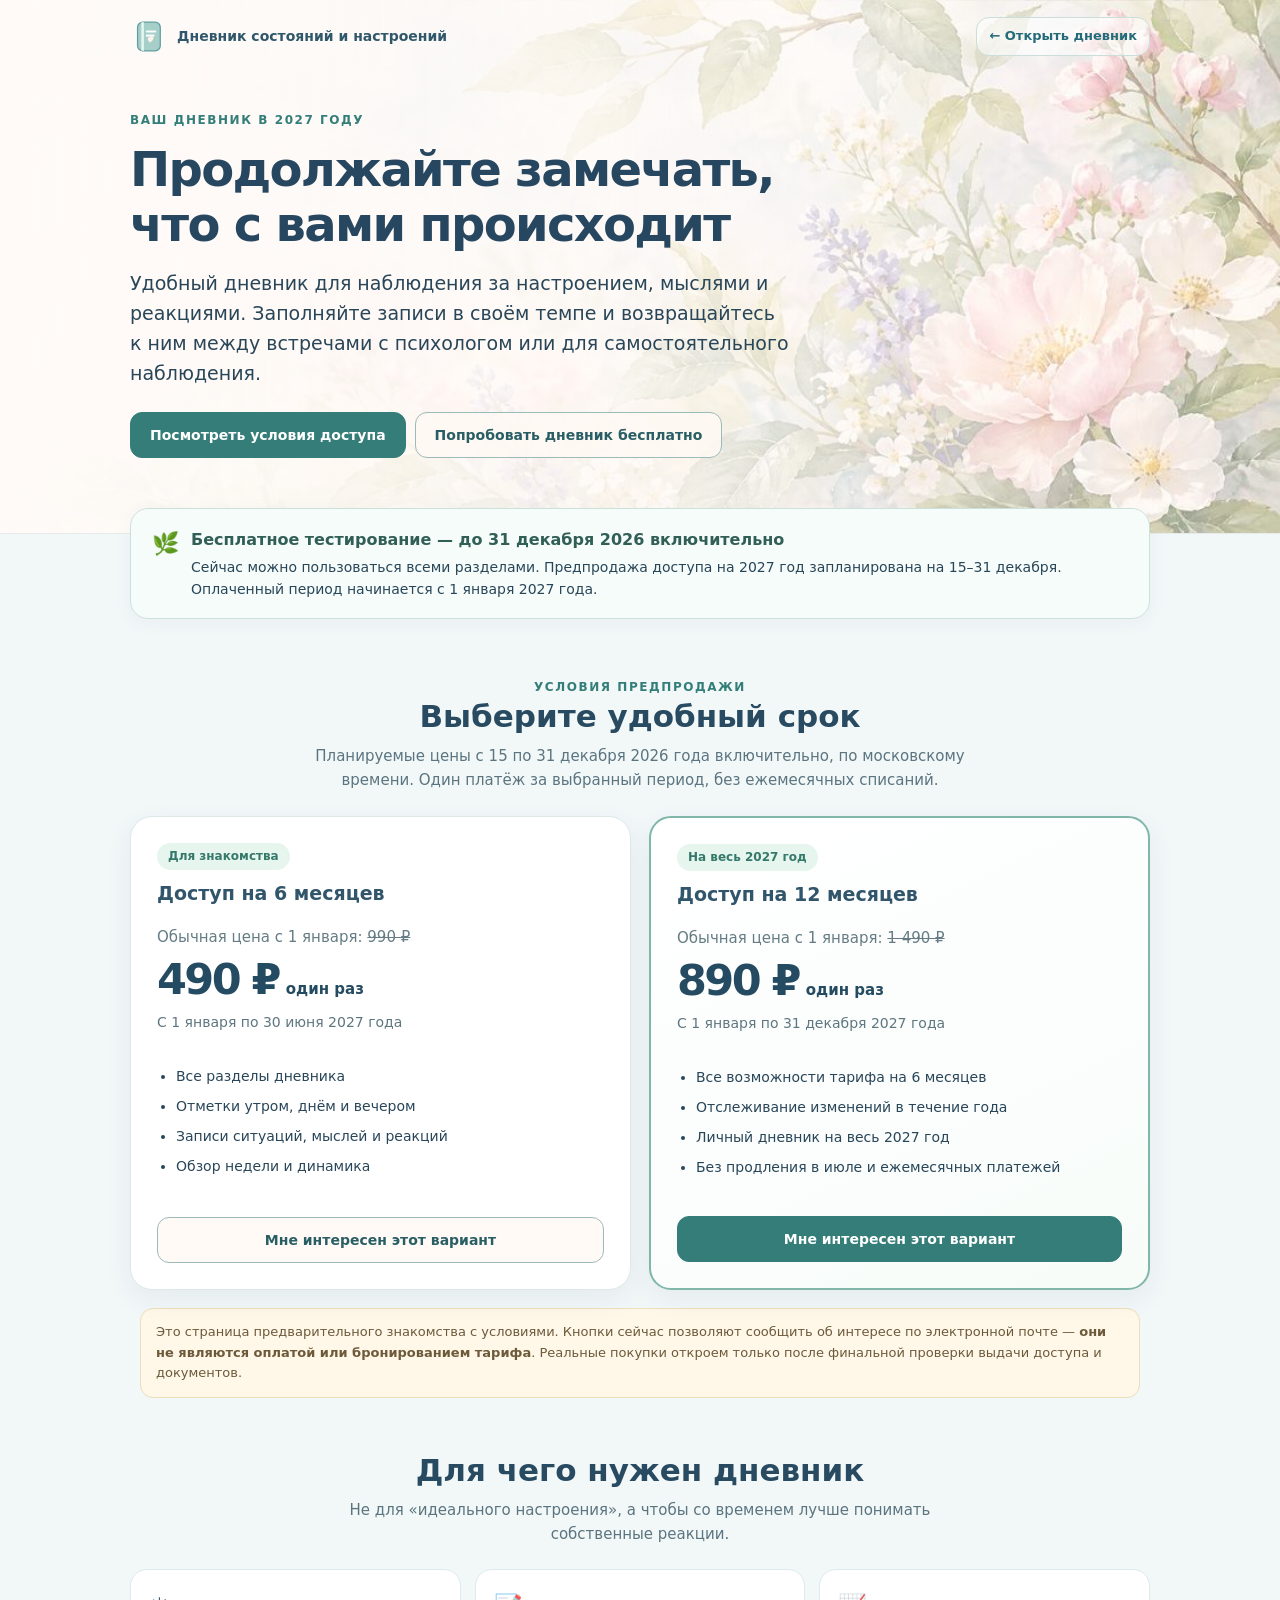
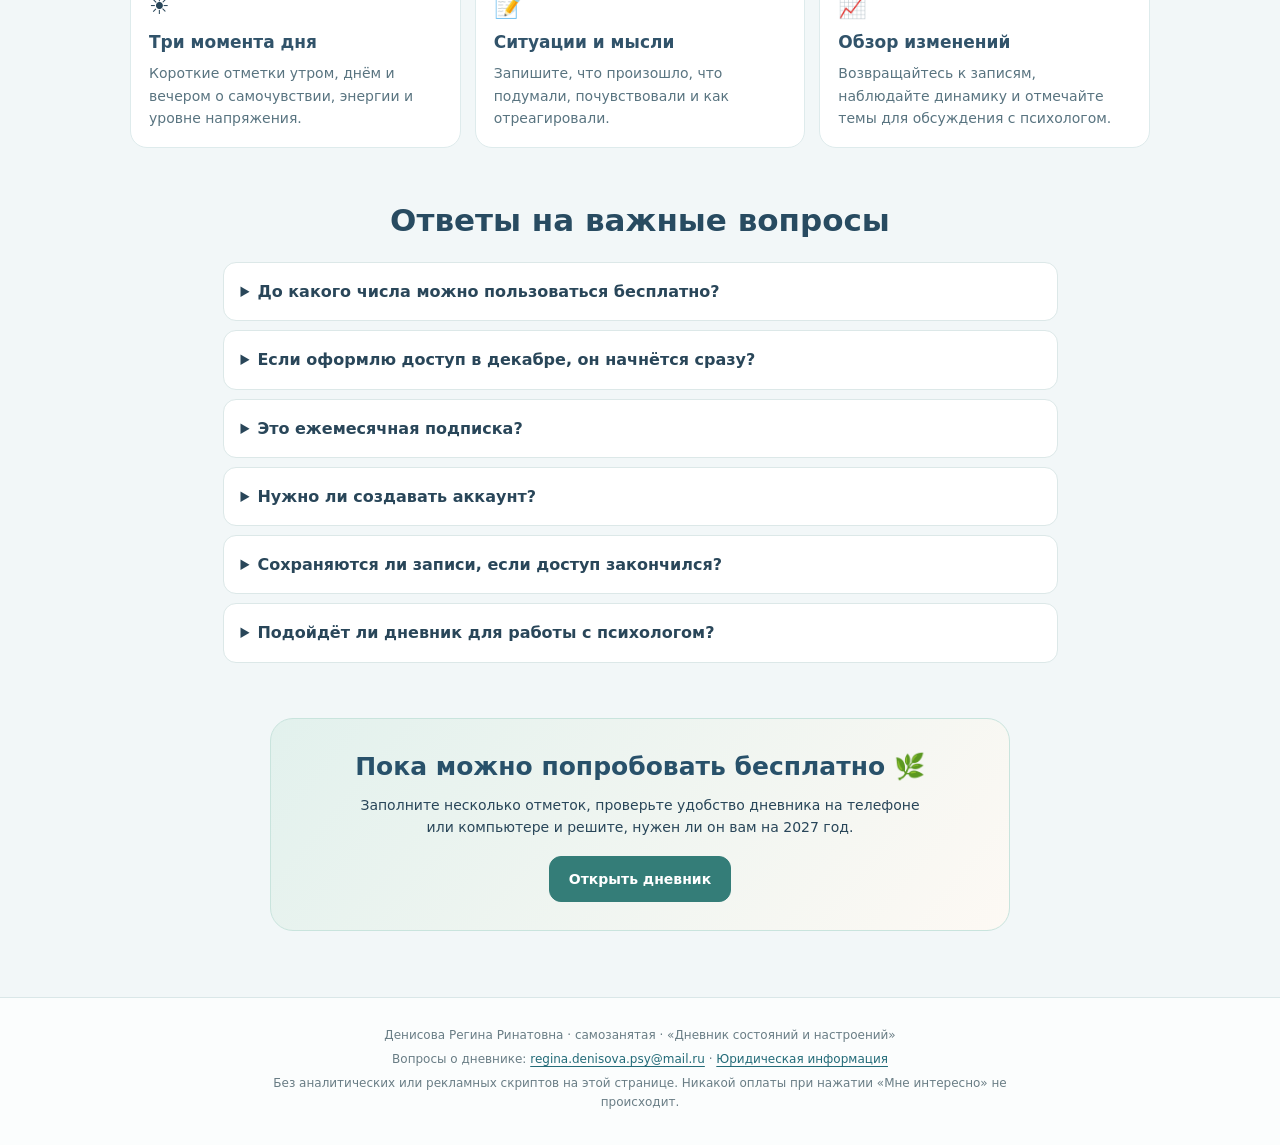
==== access-2027.html @ 518b3ab2 "Добавить страницу условий доступа к дневнику на 2027 год: предпродажа и проверка интереса без оплаты" ====
<!doctype html>
<html lang="ru">
<head>
<meta charset="utf-8">
<meta name="viewport" content="width=device-width,initial-scale=1">
<meta name="color-scheme" content="light">
<meta name="theme-color" content="#e9f4f0">
<title>Дневник состояний и настроений — доступ на 2027 год</title>
<meta name="description" content="Дневник состояний и настроений: бесплатное тестирование до 31 декабря 2026 года. Условия доступа на 6 и 12 месяцев в 2027 году.">
<link rel="icon" href="assets/diary-shortcut.svg" type="image/svg+xml">
<style>
:root{color-scheme:light;font-family:system-ui,-apple-system,"Segoe UI",Arial,sans-serif;color:#294659;background:#f2f7f8;line-height:1.58}
*{box-sizing:border-box}body{margin:0;min-width:300px}
a{color:#236b78;text-underline-offset:3px}
a:focus-visible,button:focus-visible{outline:3px solid #5096a1;outline-offset:3px}
.page{max-width:1060px;margin:auto;padding:0 20px}
.header{background:#fffaf7;border-bottom:1px solid #e7ebeb;position:relative;overflow:hidden}
.header::before{content:"";position:absolute;inset:0;background:linear-gradient(90deg,rgba(255,251,248,.98) 0%,rgba(255,251,248,.88) 47%,rgba(255,251,248,.40) 100%),url("assets/diary-botanical-real-2026.jpg?v=20261124");background-position:center,right center;background-size:cover;opacity:.83;pointer-events:none}
.header .page{position:relative;padding-top:17px;padding-bottom:75px}
.topnav{display:flex;justify-content:space-between;gap:15px;align-items:center;flex-wrap:wrap}
.identity{display:flex;align-items:center;gap:10px;font-weight:700;color:#30576a;font-size:14px}
.identity svg{width:37px;height:37px;flex:0 0 auto}
.back{display:inline-flex;align-items:center;gap:7px;background:#fff9;border:1px solid #cbdedb;border-radius:13px;padding:8px 12px;text-decoration:none;font-size:13px;font-weight:650}
.intro{max-width:700px;padding-top:50px}
.eyebrow{font-size:12px;text-transform:uppercase;letter-spacing:.13em;font-weight:750;color:#347e79}
h1{font-size:clamp(30px,4.5vw,48px);line-height:1.15;letter-spacing:-.035em;margin:11px 0 16px;color:#274760}
.lead{font-size:clamp(16px,1.9vw,19px);max-width:660px;margin:0 0 20px}
.note{font-size:13px;color:#58717d}
.hero-actions{display:flex;gap:9px;flex-wrap:wrap;margin-top:24px}
.btn{display:inline-flex;align-items:center;justify-content:center;min-height:44px;padding:11px 19px;border-radius:12px;font-weight:700;font-size:14px;text-decoration:none;border:1px solid #9cbab8}
.btn.primary{background:#347d78;color:white;border-color:#347d78}
.btn.primary:hover{background:#266761}
.btn.secondary{background:#fffaf5d9;color:#285e64}
.btn.secondary:hover{background:#eaf5f1}
main.page{padding-top:22px;padding-bottom:54px}
.status{border:1px solid #cce1db;border-radius:18px;background:#f5fcf9;box-shadow:0 4px 20px #31575a0b;padding:18px 21px;display:flex;gap:12px;align-items:flex-start;margin-top:-48px;position:relative}
.status .symbol{font-size:22px}
.status strong{color:#315f56}
.status p{margin:3px 0 0;font-size:14px}
section{scroll-margin-top:22px}
.sectionhead{text-align:center;max-width:660px;margin:54px auto 23px}
.sectionhead h2{font-size:clamp(25px,3vw,31px);line-height:1.2;margin:0 0 10px;color:#284b61}
.sectionhead p{font-size:15px;color:#5b7580;margin:0}
.pricing{display:grid;grid-template-columns:repeat(2,minmax(0,1fr));gap:18px}
.plan{background:#fff;border:1px solid #dce9e8;border-radius:22px;box-shadow:0 9px 28px #284b6211;padding:26px;display:flex;flex-direction:column;gap:8px}
.plan.featured{border:2px solid #80b7a9;background:linear-gradient(155deg,#fff,#f7fcf9)}
.plan .name{font-size:19px;font-weight:800;color:#31556b;margin:0}
.pill{display:inline-block;align-self:flex-start;background:#e6f5ee;color:#34796a;border-radius:100px;font-size:12px;font-weight:750;padding:4px 11px}
.oldprice{font-size:15px;color:#657c85;margin:10px 0 0}
.price{display:flex;align-items:baseline;gap:7px;margin:0;color:#244b61}
.price b{font-size:43px;line-height:1.05;letter-spacing:-.06em}
.price span{font-size:15px;font-weight:600}
.plan .period{font-size:14px;color:#5e7680;margin:1px 0 12px}
.plan ul{margin:3px 0 22px;padding-left:19px;flex:1 1 auto}
.plan li{margin:8px 0;font-size:14px}
.plan .btn{width:100%}
.caveat{margin:18px auto 0;padding:13px 15px;background:#fff7e8;border:1px solid #ecdfb9;border-radius:13px;color:#6c5a3a;font-size:13px;max-width:1000px}
.features{display:grid;grid-template-columns:repeat(3,minmax(0,1fr));gap:14px}
.feature{background:#fff;border:1px solid #deebec;border-radius:17px;padding:18px}
.feature h3{font-size:17px;color:#31536a;margin:4px 0 7px}
.feature p{font-size:14px;color:#597480;margin:0}
.feature .sign{font-size:23px}
.faq{max-width:835px;margin:0 auto}
.faq details{background:white;border:1px solid #dce8e8;border-radius:13px;margin:9px 0;padding:0 17px}
.faq summary{padding:16px 0;font-weight:700;cursor:pointer}
.faq details p{font-size:14px;color:#58727c;margin:0 0 17px}
.last{max-width:740px;margin:55px auto 12px;background:linear-gradient(130deg,#e2f1ed,#fdf9f4);border:1px solid #c9e4dd;border-radius:23px;padding:28px 27px;text-align:center}
.last h2{margin:0 0 8px;color:#28516a;font-size:25px}
.last p{margin:0 auto 18px;max-width:560px;font-size:14px}
.footer{border-top:1px solid #dae7e8;background:#fbfdfd;text-align:center;padding:23px 20px 28px;font-size:12px;color:#697d85}
.footer p{margin:5px auto;max-width:780px}
@media(max-width:700px){
 .page{padding-left:15px;padding-right:15px}
 .header::before{background-position:center,right center;opacity:.48}
 .header .page{padding-bottom:69px}
 .intro{padding-top:26px}
 .status{margin-top:-34px;padding:15px}
 .pricing{grid-template-columns:1fr;gap:13px}
 .plan{padding:21px}
 .features{grid-template-columns:1fr;gap:10px}
 .sectionhead{margin:40px auto 18px}
 .last{margin-top:35px;padding:24px 18px}
}
@media(prefers-reduced-motion:reduce){*{scroll-behavior:auto!important}}
</style>
</head>
<body>
<header class="header">
  <div class="page">
    <nav class="topnav" aria-label="Навигация">
      <span class="identity">
        <svg viewBox="0 0 44 44" aria-hidden="true" fill="none" xmlns="http://www.w3.org/2000/svg">
          <rect x="9" y="5" width="27" height="34" rx="6" fill="#a6cfca" stroke="#5d9f9e" stroke-width="1.5"/>
          <path d="M15 5v34" stroke="#e7f6f0" stroke-width="3"/>
          <path d="M20 16h10M20 21h8" stroke="#f6fcfa" stroke-linecap="round" stroke-width="2.5"/>
          <path d="M22 27c-2-2 0-5 2-4 1-2 4-1 4 1 0 2-4 5-4 5s-2-1-2-2Z" fill="#fff2e8"/>
        </svg>
        Дневник состояний и настроений
      </span>
      <a class="back" href="./">← Открыть дневник</a>
    </nav>
    <div class="intro">
      <span class="eyebrow">Ваш дневник в 2027 году</span>
      <h1>Продолжайте замечать, что с вами происходит</h1>
      <p class="lead">Удобный дневник для наблюдения за настроением, мыслями и реакциями. Заполняйте записи в своём темпе и возвращайтесь к ним между встречами с психологом или для самостоятельного наблюдения.</p>
      <div class="hero-actions">
        <a class="btn primary" href="#tariffs">Посмотреть условия доступа</a>
        <a class="btn secondary" href="./">Попробовать дневник бесплатно</a>
      </div>
    </div>
  </div>
</header>
<main class="page">
  <div class="status" role="note">
    <span class="symbol" aria-hidden="true">🌿</span>
    <div><strong>Бесплатное тестирование — до 31 декабря 2026 включительно</strong>
      <p>Сейчас можно пользоваться всеми разделами. Предпродажа доступа на 2027 год запланирована на 15–31 декабря. Оплаченный период начинается с 1 января 2027 года.</p>
    </div>
  </div>

  <section id="tariffs" aria-labelledby="tariffHeading">
    <div class="sectionhead">
      <span class="eyebrow">Условия предпродажи</span>
      <h2 id="tariffHeading">Выберите удобный срок</h2>
      <p>Планируемые цены с 15 по 31 декабря 2026 года включительно, по московскому времени. Один платёж за выбранный период, без ежемесячных списаний.</p>
    </div>
    <div class="pricing">
      <article class="plan">
        <span class="pill">Для знакомства</span>
        <h3 class="name">Доступ на 6 месяцев</h3>
        <p class="oldprice">Обычная цена с 1 января: <s>990 ₽</s></p>
        <p class="price"><b>490 ₽</b><span>один раз</span></p>
        <p class="period">С 1 января по 30 июня 2027 года</p>
        <ul>
          <li>Все разделы дневника</li>
          <li>Отметки утром, днём и вечером</li>
          <li>Записи ситуаций, мыслей и реакций</li>
          <li>Обзор недели и динамика</li>
        </ul>
        <a class="btn secondary" href="mailto:regina.denisova.psy@mail.ru?subject=%D0%98%D0%BD%D1%82%D0%B5%D1%80%D0%B5%D1%81%20%D0%BA%20%D0%B4%D0%BD%D0%B5%D0%B2%D0%BD%D0%B8%D0%BA%D1%83%20%E2%80%94%206%20%D0%BC%D0%B5%D1%81%D1%8F%D1%86%D0%B5%D0%B2&body=%D0%97%D0%B4%D1%80%D0%B0%D0%B2%D1%81%D1%82%D0%B2%D1%83%D0%B9%D1%82%D0%B5!%20%D0%9C%D0%BD%D0%B5%20%D0%B8%D0%BD%D1%82%D0%B5%D1%80%D0%B5%D1%81%D0%B5%D0%BD%20%D0%B4%D0%BE%D1%81%D1%82%D1%83%D0%BF%20%D0%BA%20%D0%B4%D0%BD%D0%B5%D0%B2%D0%BD%D0%B8%D0%BA%D1%83%20%D0%BD%D0%B0%206%20%D0%BC%D0%B5%D1%81%D1%8F%D1%86%D0%B5%D0%B2.">Мне интересен этот вариант</a>
      </article>
      <article class="plan featured">
        <span class="pill">На весь 2027 год</span>
        <h3 class="name">Доступ на 12 месяцев</h3>
        <p class="oldprice">Обычная цена с 1 января: <s>1 490 ₽</s></p>
        <p class="price"><b>890 ₽</b><span>один раз</span></p>
        <p class="period">С 1 января по 31 декабря 2027 года</p>
        <ul>
          <li>Все возможности тарифа на 6 месяцев</li>
          <li>Отслеживание изменений в течение года</li>
          <li>Личный дневник на весь 2027 год</li>
          <li>Без продления в июле и ежемесячных платежей</li>
        </ul>
        <a class="btn primary" href="mailto:regina.denisova.psy@mail.ru?subject=%D0%98%D0%BD%D1%82%D0%B5%D1%80%D0%B5%D1%81%20%D0%BA%20%D0%B4%D0%BD%D0%B5%D0%B2%D0%BD%D0%B8%D0%BA%D1%83%20%E2%80%94%2012%20%D0%BC%D0%B5%D1%81%D1%8F%D1%86%D0%B5%D0%B2&body=%D0%97%D0%B4%D1%80%D0%B0%D0%B2%D1%81%D1%82%D0%B2%D1%83%D0%B9%D1%82%D0%B5!%20%D0%9C%D0%BD%D0%B5%20%D0%B8%D0%BD%D1%82%D0%B5%D1%80%D0%B5%D1%81%D0%B5%D0%BD%20%D0%B4%D0%BE%D1%81%D1%82%D1%83%D0%BF%20%D0%BA%20%D0%B4%D0%BD%D0%B5%D0%B2%D0%BD%D0%B8%D0%BA%D1%83%20%D0%BD%D0%B0%2012%20%D0%BC%D0%B5%D1%81%D1%8F%D1%86%D0%B5%D0%B2.">Мне интересен этот вариант</a>
      </article>
    </div>
    <p class="caveat">Это страница предварительного знакомства с условиями. Кнопки сейчас позволяют сообщить об интересе по электронной почте — <strong>они не являются оплатой или бронированием тарифа</strong>. Реальные покупки откроем только после финальной проверки выдачи доступа и документов.</p>
  </section>

  <section aria-labelledby="whatHeading">
    <div class="sectionhead">
      <h2 id="whatHeading">Для чего нужен дневник</h2>
      <p>Не для «идеального настроения», а чтобы со временем лучше понимать собственные реакции.</p>
    </div>
    <div class="features">
      <div class="feature"><div class="sign" aria-hidden="true">☀️</div><h3>Три момента дня</h3><p>Короткие отметки утром, днём и вечером о самочувствии, энергии и уровне напряжения.</p></div>
      <div class="feature"><div class="sign" aria-hidden="true">📝</div><h3>Ситуации и мысли</h3><p>Запишите, что произошло, что подумали, почувствовали и как отреагировали.</p></div>
      <div class="feature"><div class="sign" aria-hidden="true">📈</div><h3>Обзор изменений</h3><p>Возвращайтесь к записям, наблюдайте динамику и отмечайте темы для обсуждения с психологом.</p></div>
    </div>
  </section>

  <section aria-labelledby="faqHeading">
    <div class="sectionhead"><h2 id="faqHeading">Ответы на важные вопросы</h2></div>
    <div class="faq">
      <details><summary>До какого числа можно пользоваться бесплатно?</summary><p>До 31 декабря 2026 года включительно по московскому времени. С 1 января 2027 года доступ к рабочим разделам планируется предоставлять на оплаченный период.</p></details>
      <details><summary>Если оформлю доступ в декабре, он начнётся сразу?</summary><p>Нет. Предпродажа рассчитана на использование с 1 января 2027 года. На время бесплатного тестирования оплата не нужна.</p></details>
      <details><summary>Это ежемесячная подписка?</summary><p>Нет. Планируется единоразовая оплата за 6 либо 12 месяцев без автоматического продления и регулярных списаний.</p></details>
      <details><summary>Нужно ли создавать аккаунт?</summary><p>Для оплаченного доступа потребуется аккаунт с подтверждённой электронной почтой. Используйте при покупке тот же адрес, что указан в аккаунте.</p></details>
      <details><summary>Сохраняются ли записи, если доступ закончился?</summary><p>Дневник хранит записи в браузере на том устройстве, где их создавали. Они не удаляются автоматически при окончании срока. Можно скачать резервную копию. При очистке браузера или смене устройства без копии записи могут потеряться.</p></details>
      <details><summary>Подойдёт ли дневник для работы с психологом?</summary><p>Да, можно готовить заметки к консультациям. При этом дневник не заменяет диагностику, лечение или психологическую помощь. Отдельные условия для специалистов и индивидуальные версии будут рассматриваться позже.</p></details>
    </div>
  </section>

  <div class="last">
    <h2>Пока можно попробовать бесплатно 🌿</h2>
    <p>Заполните несколько отметок, проверьте удобство дневника на телефоне или компьютере и решите, нужен ли он вам на 2027 год.</p>
    <a class="btn primary" href="./">Открыть дневник</a>
  </div>
</main>
<footer class="footer">
  <p>Денисова Регина Ринатовна · самозанятая · «Дневник состояний и настроений»</p>
  <p>Вопросы о дневнике: <a href="mailto:regina.denisova.psy@mail.ru">regina.denisova.psy@mail.ru</a> · <a href="https://taplink.cc/reginaden.legal" target="_blank" rel="noopener noreferrer">Юридическая информация</a></p>
  <p>Без аналитических или рекламных скриптов на этой странице. Никакой оплаты при нажатии «Мне интересно» не происходит.</p>
</footer>
</body></html>
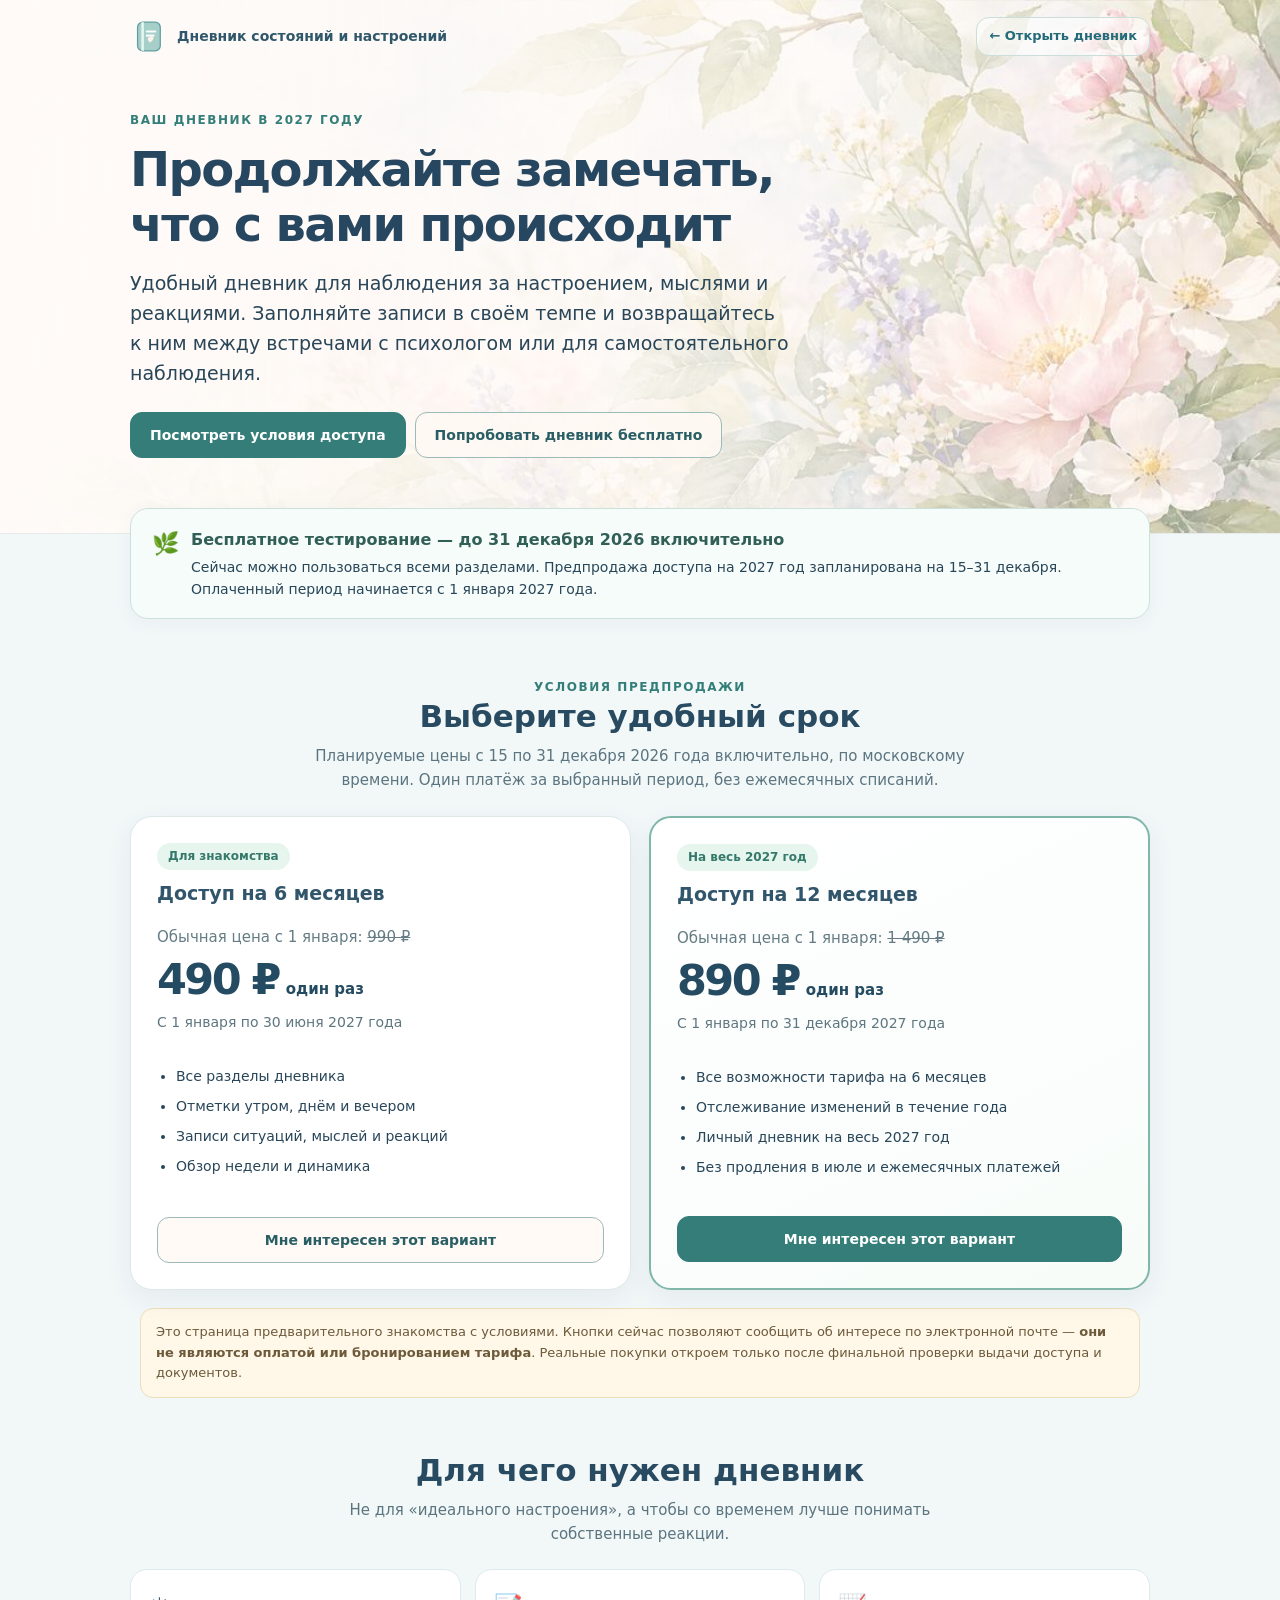
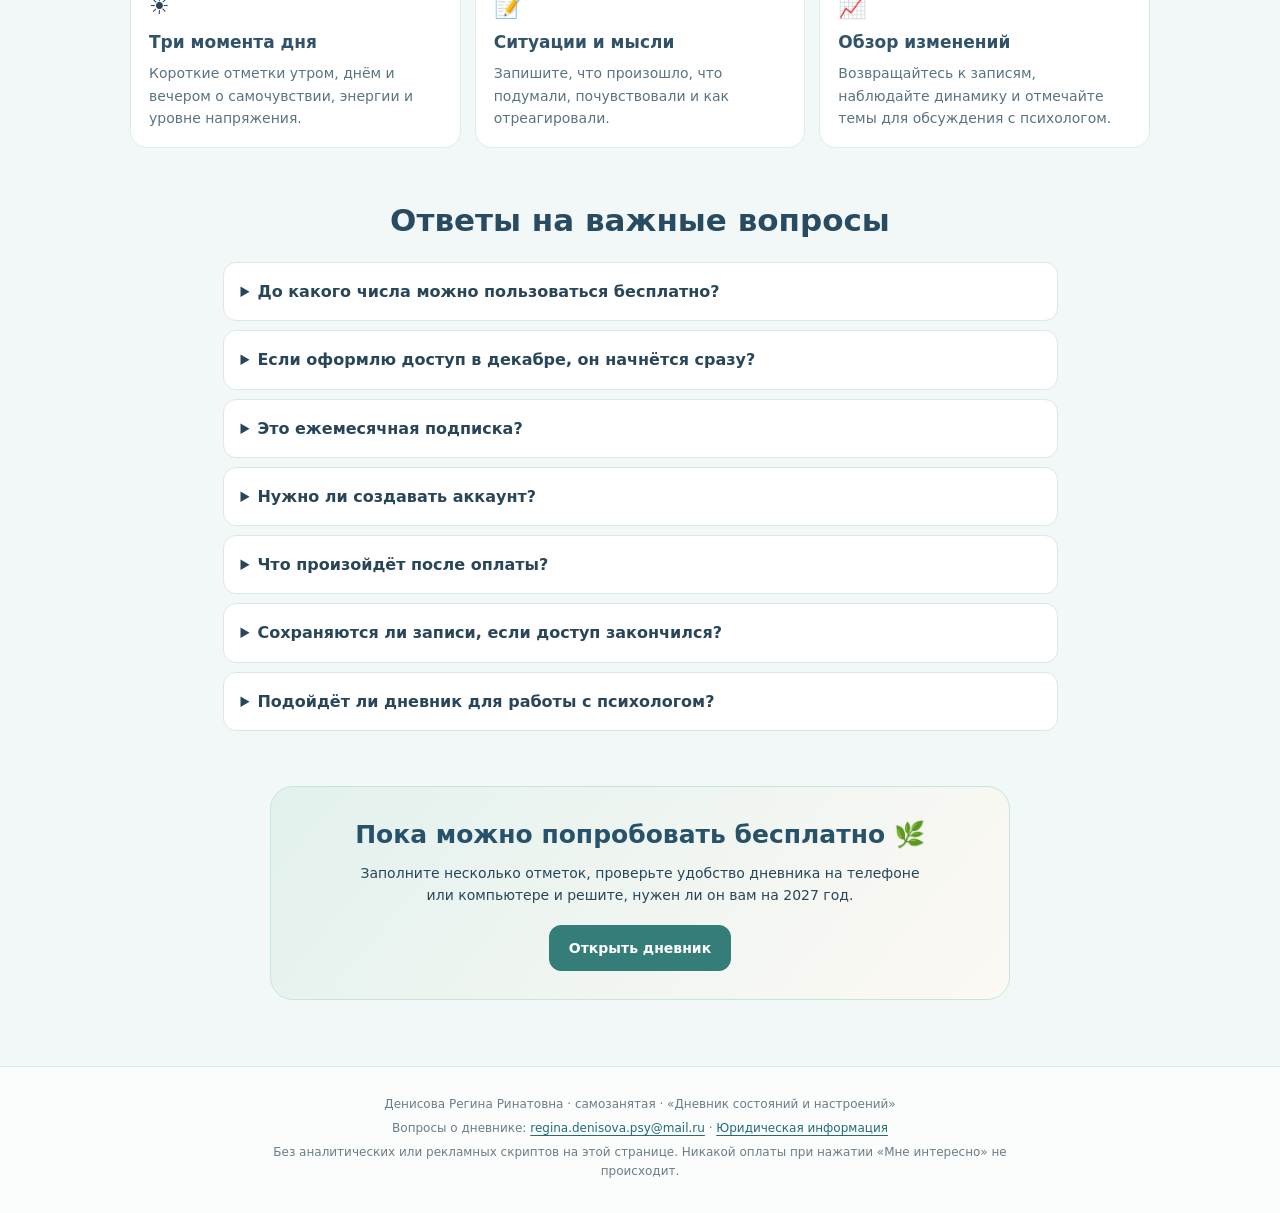
==== commit 9fe6acc2: "Добавить в условия тарифов инструкцию после оплаты без включения покупок" ====
--- a/access-2027.html
+++ b/access-2027.html
@@ -176,6 +176,7 @@
       <details><summary>Если оформлю доступ в декабре, он начнётся сразу?</summary><p>Нет. Предпродажа рассчитана на использование с 1 января 2027 года. На время бесплатного тестирования оплата не нужна.</p></details>
       <details><summary>Это ежемесячная подписка?</summary><p>Нет. Планируется единоразовая оплата за 6 либо 12 месяцев без автоматического продления и регулярных списаний.</p></details>
       <details><summary>Нужно ли создавать аккаунт?</summary><p>Для оплаченного доступа потребуется аккаунт с подтверждённой электронной почтой. Используйте при покупке тот же адрес, что указан в аккаунте.</p></details>
+      <details><summary>Что произойдёт после оплаты?</summary><p>Prodamus пришлёт письмо о покупке. Затем войдите в дневник с той же электронной почтой и нажмите «Проверить доступ». Для предпродажи оплаченный срок начнётся 1 января 2027 года. <a href="payment-return.html">Подробная инструкция после оплаты</a>.</p></details>
       <details><summary>Сохраняются ли записи, если доступ закончился?</summary><p>Дневник хранит записи в браузере на том устройстве, где их создавали. Они не удаляются автоматически при окончании срока. Можно скачать резервную копию. При очистке браузера или смене устройства без копии записи могут потеряться.</p></details>
       <details><summary>Подойдёт ли дневник для работы с психологом?</summary><p>Да, можно готовить заметки к консультациям. При этом дневник не заменяет диагностику, лечение или психологическую помощь. Отдельные условия для специалистов и индивидуальные версии будут рассматриваться позже.</p></details>
     </div>
@@ -192,4 +193,68 @@
   <p>Вопросы о дневнике: <a href="mailto:regina.denisova.psy@mail.ru">regina.denisova.psy@mail.ru</a> · <a href="https://taplink.cc/reginaden.legal" target="_blank" rel="noopener noreferrer">Юридическая информация</a></p>
   <p>Без аналитических или рекламных скриптов на этой странице. Никакой оплаты при нажатии «Мне интересно» не происходит.</p>
 </footer>
+<script>
+
+(function(){
+  'use strict';
+  // The display follows Moscow dates, not the visitor's local time zone.
+  // This is not a payment or entitlement check.
+  const begin=Date.parse('2026-12-15T00:00:00+03:00');
+  const end=Date.parse('2027-01-01T00:00:00+03:00');
+  const now=Date.now();
+  const pricingLabel=document.querySelector('#tariffs .sectionhead .eyebrow');
+  const pricingDescription=document.querySelector('#tariffs .sectionhead p');
+  const status=document.querySelector('.status');
+  const plans=[...document.querySelectorAll('.plan')];
+  if(now>=begin&&now<end){
+    pricingLabel.textContent='Предпродажа — 15–31 декабря';
+    pricingDescription.textContent='Акционные цены действуют до 31 декабря 2026 года включительно по московскому времени. Оплаченный период начинается 1 января 2027 года. Один платёж за выбранный срок.';
+  }
+  if(now>=end){
+    status.querySelector('strong').textContent='Бесплатное тестирование завершилось 31 декабря 2026 года';
+    status.querySelector('p').textContent='С 1 января 2027 года дневник предусмотрен для использования по оплаченному тарифу. Если доступ уже приобретён, войдите в свой аккаунт.';
+    pricingLabel.textContent='Условия после акции';
+    pricingDescription.textContent='Обычные цены с 1 января 2027 года. Один платёж за выбранный срок, без автоматического продления. Оплату подключим после окончательной проверки системы доступа.';
+    plans[0].querySelector('.oldprice').hidden=true;
+    plans[1].querySelector('.oldprice').hidden=true;
+    plans[0].querySelector('.price b').textContent='990 ₽';
+    plans[1].querySelector('.price b').textContent='1 490 ₽';
+    plans[0].querySelector('.period').textContent='6 месяцев с даты активации';
+    plans[1].querySelector('.period').textContent='12 месяцев с даты активации';
+    document.querySelector('.hero-actions .btn.secondary').textContent='Перейти к дневнику';
+    document.querySelector('.last h2').textContent='Ваш дневник в 2027 году 🌿';
+    document.querySelector('.last p').textContent='Если доступ уже куплен, войдите в аккаунт. Если хотите узнать о покупке, воспользуйтесь кнопками заинтересовавшего тарифа выше.';
+  }
+})();
+</script>
+<script src="sales-config.js?v=20261124-1"></script>
+<script>
+(function () {
+  'use strict';
+  const cfg = window.DiaryCheckoutConfiguration;
+  if (!cfg || cfg.paymentsEnabled !== true) return;
+  const now = Date.now();
+  if (!(now >= Date.parse(cfg.presaleStart) && now < Date.parse(cfg.presaleEndExclusive))) return;
+  const offers = document.querySelectorAll('#tariffs .plan');
+  if (offers.length !== 2) return;
+  // Production orders must still be verified by a signed Prodamus webhook.
+  [
+    [offers[0], cfg.presaleSixMonths, 'Оплатить 490 ₽'],
+    [offers[1], cfg.presaleTwelveMonths, 'Оплатить 890 ₽']
+  ].forEach(function ([card, url, label]) {
+    if (!/^https:\/\/payform\.ru\/[A-Za-z0-9]+\/$/.test(url)) return;
+    const anchor = card.querySelector('a.btn');
+    if (!anchor) return;
+    anchor.href = url;
+    anchor.textContent = label;
+    anchor.rel = 'noopener noreferrer';
+  });
+  const note = document.querySelector('#tariffs .caveat');
+  if (note) note.textContent =
+    'После нажатия вы переходите на защищённую страницу Prodamus. Для получения доступа используйте тот же email, что и в аккаунте дневника. Покупки подтверждаются сервером после оплаты, доступ по предпродаже начинается 1 января 2027 года.';
+  const footerNote = document.querySelector('.footer p:last-child');
+  if (footerNote) footerNote.textContent =
+    'Оплата обрабатывается на стороне Prodamus. В этом дневнике нет ежемесячных автоматических списаний.';
+}());
+</script>
 </body></html>
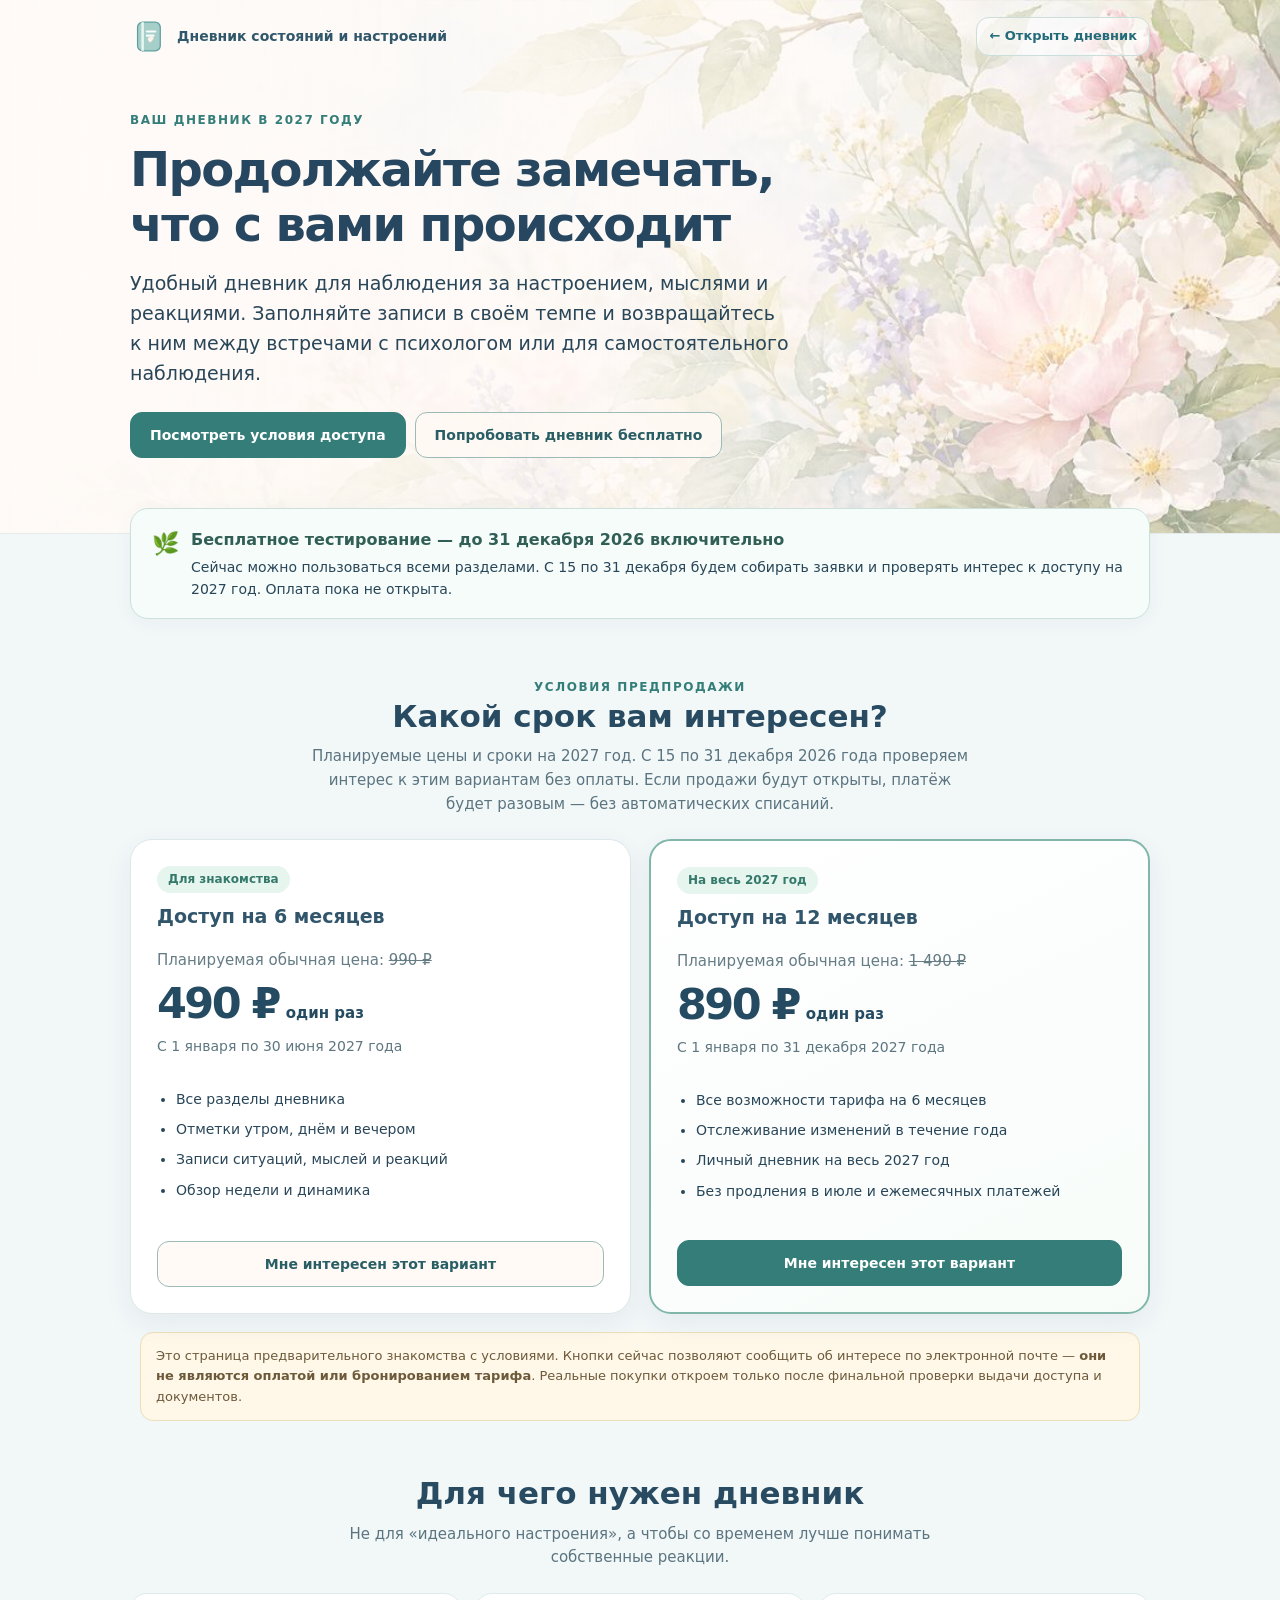
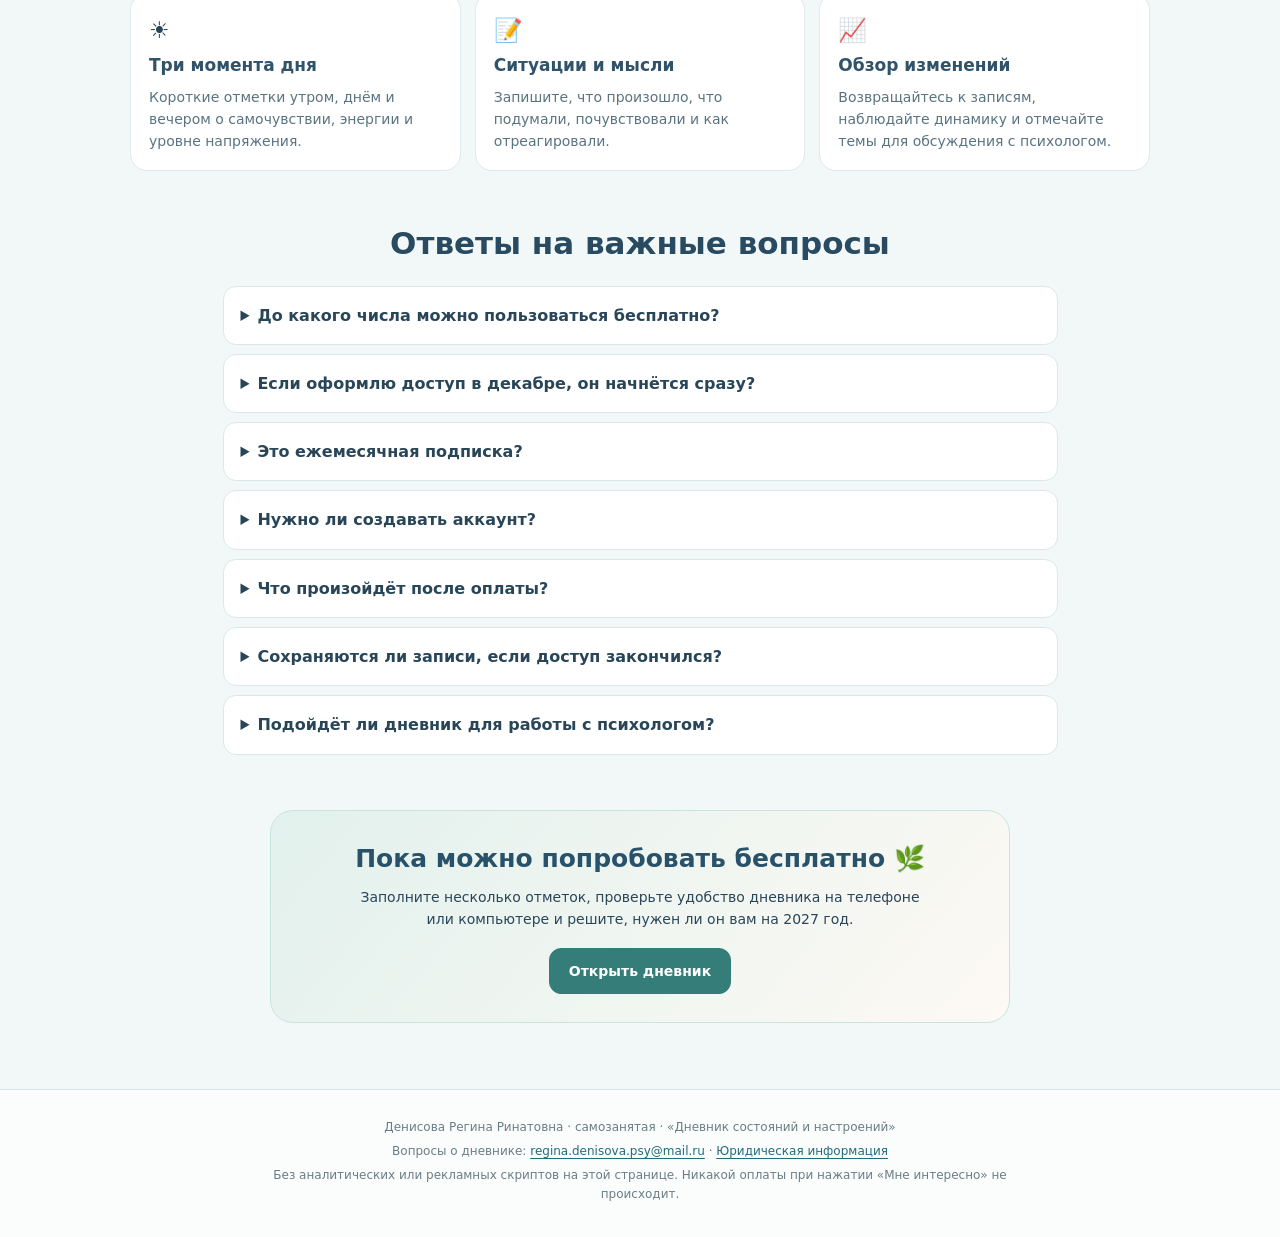
==== commit 38eed43f: "Уточнить лендинг: с 15 декабря сбор интереса без оплаты и ложных обещаний продажи" ====
--- a/access-2027.html
+++ b/access-2027.html
@@ -114,21 +114,21 @@
   <div class="status" role="note">
     <span class="symbol" aria-hidden="true">🌿</span>
     <div><strong>Бесплатное тестирование — до 31 декабря 2026 включительно</strong>
-      <p>Сейчас можно пользоваться всеми разделами. Предпродажа доступа на 2027 год запланирована на 15–31 декабря. Оплаченный период начинается с 1 января 2027 года.</p>
+      <p>Сейчас можно пользоваться всеми разделами. С 15 по 31 декабря будем собирать заявки и проверять интерес к доступу на 2027 год. Оплата пока не открыта.</p>
     </div>
   </div>
 
   <section id="tariffs" aria-labelledby="tariffHeading">
     <div class="sectionhead">
       <span class="eyebrow">Условия предпродажи</span>
-      <h2 id="tariffHeading">Выберите удобный срок</h2>
-      <p>Планируемые цены с 15 по 31 декабря 2026 года включительно, по московскому времени. Один платёж за выбранный период, без ежемесячных списаний.</p>
+      <h2 id="tariffHeading">Какой срок вам интересен?</h2>
+      <p>Планируемые цены и сроки на 2027 год. С 15 по 31 декабря 2026 года проверяем интерес к этим вариантам без оплаты. Если продажи будут открыты, платёж будет разовым — без автоматических списаний.</p>
     </div>
     <div class="pricing">
       <article class="plan">
         <span class="pill">Для знакомства</span>
         <h3 class="name">Доступ на 6 месяцев</h3>
-        <p class="oldprice">Обычная цена с 1 января: <s>990 ₽</s></p>
+        <p class="oldprice">Планируемая обычная цена: <s>990 ₽</s></p>
         <p class="price"><b>490 ₽</b><span>один раз</span></p>
         <p class="period">С 1 января по 30 июня 2027 года</p>
         <ul>
@@ -142,7 +142,7 @@
       <article class="plan featured">
         <span class="pill">На весь 2027 год</span>
         <h3 class="name">Доступ на 12 месяцев</h3>
-        <p class="oldprice">Обычная цена с 1 января: <s>1 490 ₽</s></p>
+        <p class="oldprice">Планируемая обычная цена: <s>1 490 ₽</s></p>
         <p class="price"><b>890 ₽</b><span>один раз</span></p>
         <p class="period">С 1 января по 31 декабря 2027 года</p>
         <ul>
@@ -207,14 +207,14 @@
   const status=document.querySelector('.status');
   const plans=[...document.querySelectorAll('.plan')];
   if(now>=begin&&now<end){
-    pricingLabel.textContent='Предпродажа — 15–31 декабря';
-    pricingDescription.textContent='Акционные цены действуют до 31 декабря 2026 года включительно по московскому времени. Оплаченный период начинается 1 января 2027 года. Один платёж за выбранный срок.';
+    pricingLabel.textContent='Проверяем интерес — 15–31 декабря';
+    pricingDescription.textContent='С 15 по 31 декабря собираем обращения по двум запланированным тарифам. Это не покупка и не бронирование цены: пока кнопки только открывают подготовленное письмо. Оплаченный доступ предполагается с 1 января 2027 года.';
   }
   if(now>=end){
     status.querySelector('strong').textContent='Бесплатное тестирование завершилось 31 декабря 2026 года';
     status.querySelector('p').textContent='С 1 января 2027 года дневник предусмотрен для использования по оплаченному тарифу. Если доступ уже приобретён, войдите в свой аккаунт.';
     pricingLabel.textContent='Условия после акции';
-    pricingDescription.textContent='Обычные цены с 1 января 2027 года. Один платёж за выбранный срок, без автоматического продления. Оплату подключим после окончательной проверки системы доступа.';
+    pricingDescription.textContent='Ориентировочные обычные цены на 2027 год. Это предварительная информация, покупка пока недоступна. Автоматического продления не планируется.';
     plans[0].querySelector('.oldprice').hidden=true;
     plans[1].querySelector('.oldprice').hidden=true;
     plans[0].querySelector('.price b').textContent='990 ₽';
